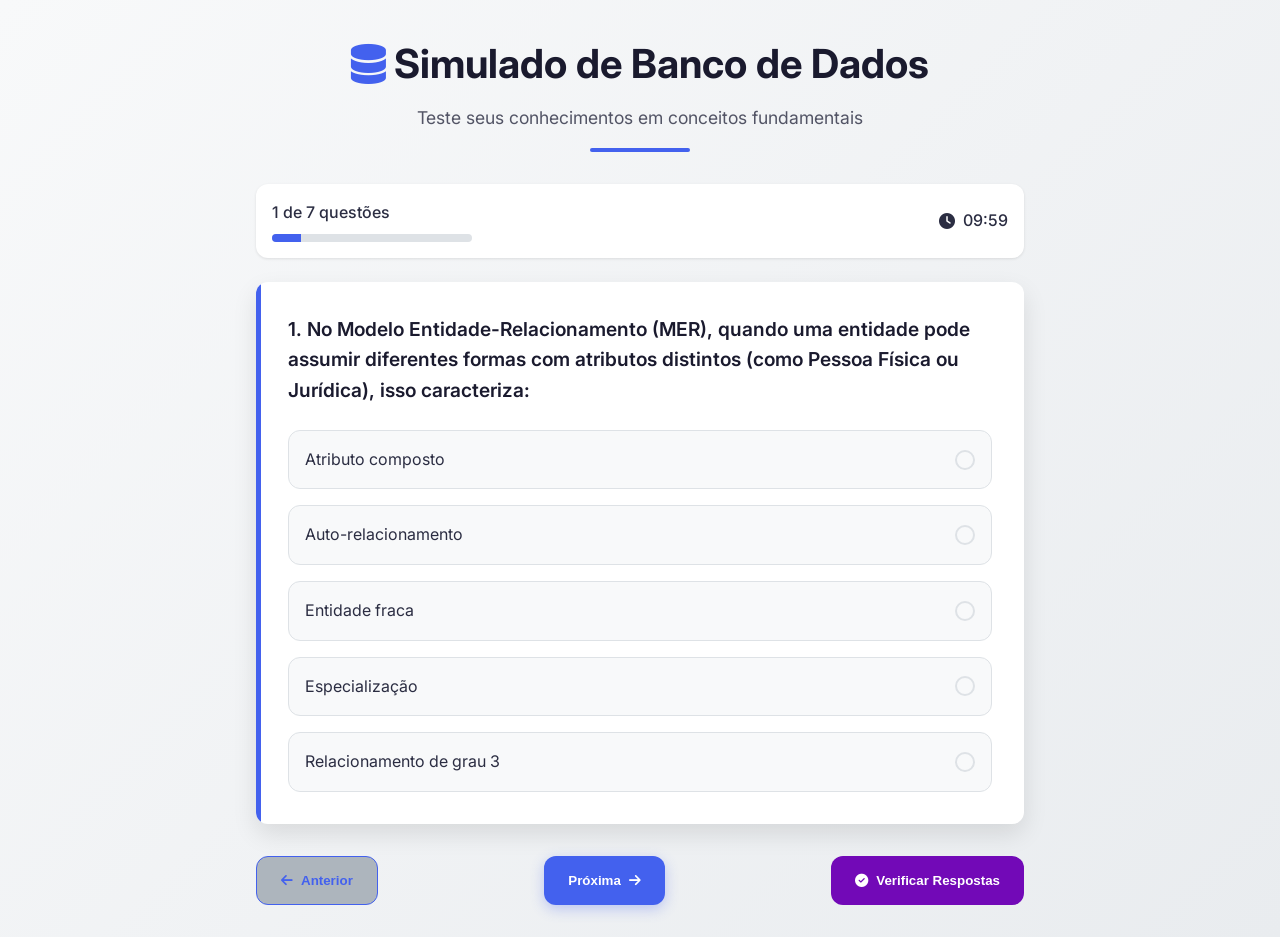
==== Banco de Dados/index.html @ c61e0bc1 "Initial commit" ====
<!DOCTYPE html>
<html lang="pt-BR">
<head>
  <meta charset="UTF-8">
  <meta name="viewport" content="width=device-width, initial-scale=1.0">
  <meta name="description" content="Simulado interativo de Banco de Dados para testar seus conhecimentos">
  <title>Simulado Interativo | Banco de Dados</title>
  
  <!-- Favicon -->
  <link rel="icon" href="assets/favicon.ico" type="image/x-icon">
  
  <!-- Pré-conexão para melhor performance -->
  <link rel="preconnect" href="https://fonts.googleapis.com">
  <link rel="preconnect" href="https://fonts.gstatic.com" crossorigin>
  
  <!-- Fontes do Google -->
  <link href="https://fonts.googleapis.com/css2?family=Inter:wght@400;500;600;700&display=swap" rel="stylesheet">
  
  <!-- CSS -->
  <link rel="stylesheet" href="style.css">
  
  <!-- Ícones -->
  <link rel="stylesheet" href="https://cdnjs.cloudflare.com/ajax/libs/font-awesome/6.4.0/css/all.min.css">
</head>
<body>
  <header class="header">
    <div class="container">
      <h1 class="header__title">
        <i class="fas fa-database header__icon"></i>
        Simulado de Banco de Dados
      </h1>
      <p class="header__subtitle">Teste seus conhecimentos em conceitos fundamentais</p>
    </div>
  </header>

  <main class="main">
    <div class="container">
      <div class="quiz-info">
        <div class="quiz-progress">
          <span id="current-question">1</span> de <span id="total-questions">10</span> questões
          <div class="progress-bar">
            <div class="progress-fill" id="progress-fill"></div>
          </div>
        </div>
        <div class="quiz-timer">
          <i class="fas fa-clock"></i>
          <span id="timer">00:00</span>
        </div>
      </div>

      <div id="quiz-container" class="quiz-container"></div>

      <div class="quiz-actions">
        <button id="prev-btn" class="btn btn--secondary" disabled>
          <i class="fas fa-arrow-left"></i> Anterior
        </button>
        <button id="next-btn" class="btn btn--primary">
          Próxima <i class="fas fa-arrow-right"></i>
        </button>
        <button id="check-answers" class="btn btn--check" onclick="checkAnswers()">
          <i class="fas fa-check-circle"></i> Verificar Respostas
        </button>
      </div>
    </div>
  </main>

  <!-- Modal de Resultados -->
  <div id="result-modal" class="modal">
    <div class="modal__content">
      <span class="modal__close">&times;</span>
      <h2 class="modal__title">Seu Resultado</h2>
      <div class="modal__body" id="result-content"></div>
      <button id="restart-quiz" class="btn btn--primary">Refazer Simulado</button>
    </div>
  </div>

  <!-- JavaScript -->
  <script src="script.js" defer></script>
</body>
</html>
---- Banco de Dados/style.css ----
:root {
  /* Cores base */
  --primary-color: #4361ee;
  --primary-hover: #3a56d4;
  --secondary-color: #7209b7;
  --text-color: #2b2d42;
  --heading-color: #1a1a2e;
  --light-text: #f8f9fa;
  
  /* Cores de fundo */
  --bg-gradient-start: #f8f9fa;
  --bg-gradient-end: #e9ecef;
  --card-bg: #ffffff;
  --option-bg: #f8f9fa;
  --option-hover: #e9ecef;
  
  /* Cores de estado */
  --correct-color: #4cc9f0;
  --incorrect-color: #f72585;
  --warning-color: #f8961e;
  --disabled-color: #adb5bd;
  
  /* Bordas e sombras */
  --border-color: #dee2e6;
  --border-radius: 12px;
  --shadow-sm: 0 1px 3px rgba(0, 0, 0, 0.1);
  --shadow-md: 0 4px 6px rgba(0, 0, 0, 0.1);
  --shadow-lg: 0 10px 25px rgba(0, 0, 0, 0.1);
  
  /* Transições */
  --transition-base: all 0.3s cubic-bezier(0.4, 0, 0.2, 1);
  --transition-transform: transform 0.2s ease;
  
  /* Espaçamentos */
  --space-sm: 0.5rem;
  --space-md: 1rem;
  --space-lg: 1.5rem;
  --space-xl: 2rem;
}

/* Reset e estilos base */
* {
  box-sizing: border-box;
  margin: 0;
  padding: 0;
}

body {
  font-family: 'Inter', -apple-system, BlinkMacSystemFont, 'Segoe UI', Roboto, 
               Oxygen, Ubuntu, Cantarell, sans-serif;
  background: linear-gradient(135deg, var(--bg-gradient-start), var(--bg-gradient-end));
  color: var(--text-color);
  line-height: 1.6;
  min-height: 100vh;
  padding: var(--space-xl);
}

/* Container principal */
.container {
  max-width: 800px;
  margin: 0 auto;
  padding: 0 var(--space-md);
}

/* Cabeçalho */
.header {
  text-align: center;
  margin-bottom: var(--space-xl);
  position: relative;
}

.header__title {
  font-size: 2.5rem;
  color: var(--heading-color);
  font-weight: 700;
  margin-bottom: var(--space-sm);
  display: flex;
  align-items: center;
  justify-content: center;
  gap: var(--space-sm);
}

.header__icon {
  color: var(--primary-color);
}

.header__subtitle {
  font-size: 1.1rem;
  color: var(--text-color);
  opacity: 0.8;
}

.header::after {
  content: '';
  display: block;
  width: 100px;
  height: 4px;
  background: var(--primary-color);
  margin: var(--space-md) auto 0;
  border-radius: 2px;
}

/* Informações do quiz */
.quiz-info {
  display: flex;
  justify-content: space-between;
  align-items: center;
  margin-bottom: var(--space-lg);
  background: var(--card-bg);
  padding: var(--space-md);
  border-radius: var(--border-radius);
  box-shadow: var(--shadow-sm);
}

.quiz-progress {
  font-weight: 500;
}

.progress-bar {
  width: 200px;
  height: 8px;
  background: var(--border-color);
  border-radius: 4px;
  margin-top: var(--space-sm);
  overflow: hidden;
}

.progress-fill {
  height: 100%;
  background: var(--primary-color);
  width: 0%;
  transition: width 0.3s ease;
}

.quiz-timer {
  display: flex;
  align-items: center;
  gap: var(--space-sm);
  font-weight: 500;
}

.quiz-timer.warning {
  color: var(--warning-color);
}

/* Card de questão */
.question {
  background: var(--card-bg);
  padding: var(--space-xl);
  margin-bottom: var(--space-lg);
  border-radius: var(--border-radius);
  box-shadow: var(--shadow-lg);
  transition: var(--transition-base);
  position: relative;
  overflow: hidden;
}

.question::before {
  content: '';
  position: absolute;
  top: 0;
  left: 0;
  width: 5px;
  height: 100%;
  background: var(--primary-color);
  transition: var(--transition-base);
}

.question:hover::before {
  width: 8px;
}

.question p {
  font-size: 1.2rem;
  font-weight: 600;
  margin-bottom: var(--space-lg);
  color: var(--heading-color);
}

/* Opções de resposta */
.options {
  display: flex;
  flex-direction: column;
  gap: var(--space-md);
}

.option {
  display: flex;
  align-items: center;
  background-color: var(--option-bg);
  border: 1px solid var(--border-color);
  border-radius: var(--border-radius);
  padding: var(--space-md);
  cursor: pointer;
  transition: var(--transition-base);
  position: relative;
}

.option:hover {
  background-color: var(--option-hover);
  transform: translateX(5px);
}

.option.selected {
  border-color: var(--primary-color);
  background-color: rgba(67, 97, 238, 0.05);
}

.option.correct-answer {
  border-color: var(--correct-color);
  background-color: rgba(76, 201, 240, 0.05);
}

.option-text {
  flex: 1;
}

.checkmark {
  display: inline-block;
  width: 20px;
  height: 20px;
  border: 2px solid var(--border-color);
  border-radius: 50%;
  margin-left: var(--space-md);
  position: relative;
}

.option.selected .checkmark {
  border-color: var(--primary-color);
  background-color: var(--primary-color);
}

.option.selected .checkmark::after {
  content: '';
  position: absolute;
  top: 50%;
  left: 50%;
  transform: translate(-50%, -50%);
  width: 10px;
  height: 10px;
  background: white;
  border-radius: 50%;
}

.option input[type="radio"] {
  position: absolute;
  opacity: 0;
  cursor: pointer;
}

/* Feedback e explicações */
.feedback {
  margin-top: var(--space-lg);
  font-weight: 600;
  padding: var(--space-md);
  border-radius: var(--border-radius);
  animation: fadeIn 0.4s ease-out;
}

.feedback.correct {
  background-color: rgba(76, 201, 240, 0.1);
  color: var(--correct-color);
}

.feedback.incorrect {
  background-color: rgba(247, 37, 133, 0.1);
  color: var(--incorrect-color);
}

.explanation {
  margin-top: var(--space-md);
  padding: var(--space-md);
  background-color: rgba(248, 249, 250, 0.8);
  border-left: 3px solid var(--primary-color);
  border-radius: 0 var(--border-radius) var(--border-radius) 0;
  font-size: 0.95rem;
  line-height: 1.5;
}

/* Botões */
.btn {
  display: inline-flex;
  align-items: center;
  justify-content: center;
  gap: var(--space-sm);
  padding: var(--space-md) var(--space-lg);
  border: none;
  border-radius: var(--border-radius);
  font-weight: 600;
  cursor: pointer;
  transition: var(--transition-base);
  text-align: center;
}

.btn--primary {
  background-color: var(--primary-color);
  color: white;
  box-shadow: 0 4px 14px rgba(67, 97, 238, 0.3);
}

.btn--primary:hover {
  background-color: var(--primary-hover);
  transform: translateY(-3px);
  box-shadow: 0 7px 20px rgba(67, 97, 238, 0.4);
}

.btn--secondary {
  background-color: white;
  color: var(--primary-color);
  border: 1px solid var(--primary-color);
}

.btn--secondary:hover {
  background-color: var(--option-hover);
}

.btn--check {
  background-color: var(--secondary-color);
  color: white;
}

.btn--check:hover {
  background-color: #5e08a0;
  transform: translateY(-3px);
}

.btn:disabled {
  background-color: var(--disabled-color);
  cursor: not-allowed;
  transform: none !important;
}

.quiz-actions {
  display: flex;
  justify-content: space-between;
  gap: var(--space-md);
  margin-top: var(--space-xl);
}

/* Modal de resultados */
.modal {
  display: none;
  position: fixed;
  top: 0;
  left: 0;
  width: 100%;
  height: 100%;
  background-color: rgba(0, 0, 0, 0.5);
  z-index: 100;
  overflow-y: auto;
}

.modal__content {
  background-color: var(--card-bg);
  margin: 5% auto;
  padding: var(--space-xl);
  border-radius: var(--border-radius);
  max-width: 700px;
  width: 90%;
  box-shadow: var(--shadow-lg);
  position: relative;
}

.modal__close {
  position: absolute;
  top: var(--space-md);
  right: var(--space-md);
  font-size: 1.5rem;
  cursor: pointer;
  color: var(--text-color);
  transition: var(--transition-base);
}

.modal__close:hover {
  color: var(--incorrect-color);
}

.modal__title {
  margin-bottom: var(--space-lg);
  color: var(--heading-color);
}

/* Resultados */
.result-summary {
  text-align: center;
  margin-bottom: var(--space-xl);
}

.score-circle {
  width: 150px;
  height: 150px;
  border-radius: 50%;
  background: conic-gradient(var(--primary-color) calc(var(--percentage) * 1%), #e9ecef 0);
  display: flex;
  align-items: center;
  justify-content: center;
  margin: var(--space-lg) auto;
  position: relative;
}

.score-circle::before {
  content: '';
  position: absolute;
  width: 120px;
  height: 120px;
  background: var(--card-bg);
  border-radius: 50%;
}

.score-circle span {
  font-size: 2rem;
  font-weight: 700;
  color: var(--heading-color);
  z-index: 1;
}

.result-details {
  margin-top: var(--space-xl);
}

.result-details ul {
  list-style: none;
}

.result-details li {
  padding: var(--space-md);
  margin-bottom: var(--space-md);
  border-radius: var(--border-radius);
  background: var(--option-bg);
}

.result-details li.correct {
  border-left: 4px solid var(--correct-color);
}

.result-details li.incorrect {
  border-left: 4px solid var(--incorrect-color);
}

.user-answer, .correct-answer {
  margin-top: var(--space-sm);
  font-size: 0.95rem;
}

.user-answer {
  color: var(--text-color);
}

.correct-answer {
  color: var(--correct-color);
  font-weight: 500;
}

/* Animações */
@keyframes fadeIn {
  from {
    opacity: 0;
    transform: translateY(10px);
  }
  to {
    opacity: 1;
    transform: translateY(0);
  }
}

@keyframes pulse {
  0% { transform: scale(1); }
  50% { transform: scale(1.05); }
  100% { transform: scale(1); }
}

/* Responsividade */
@media (max-width: 768px) {
  body {
    padding: var(--space-md);
  }
  
  .header__title {
    font-size: 2rem;
  }
  
  .question {
    padding: var(--space-lg);
  }
  
  .quiz-info {
    flex-direction: column;
    gap: var(--space-md);
    text-align: center;
  }
  
  .progress-bar {
    width: 100%;
  }
  
  .quiz-actions {
    flex-direction: column;
  }
  
  .btn {
    width: 100%;
  }
  
  .modal__content {
    padding: var(--space-lg);
  }
}
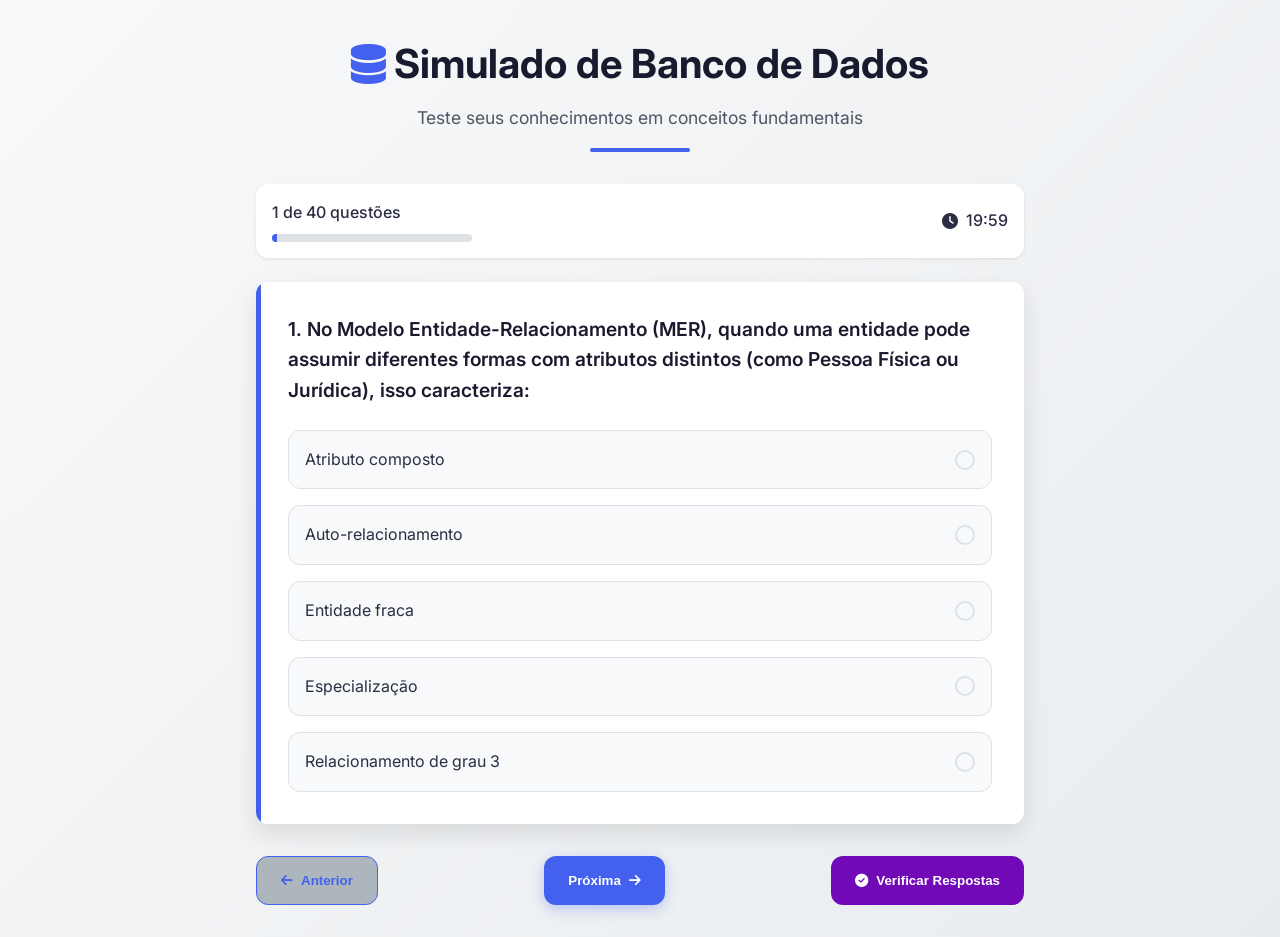
==== commit aa319e92: "Adição do ícone do Simulado do Banco de Dados" ====
--- a/Banco de Dados/index.html
+++ b/Banco de Dados/index.html
@@ -4,6 +4,7 @@
   <meta charset="UTF-8">
   <meta name="viewport" content="width=device-width, initial-scale=1.0">
   <meta name="description" content="Simulado interativo de Banco de Dados para testar seus conhecimentos">
+  <link rel="icon" href="https://img.icons8.com/3d-fluency/94/database.png">
   <title>Simulado Interativo | Banco de Dados</title>
   
   <!-- Favicon -->
